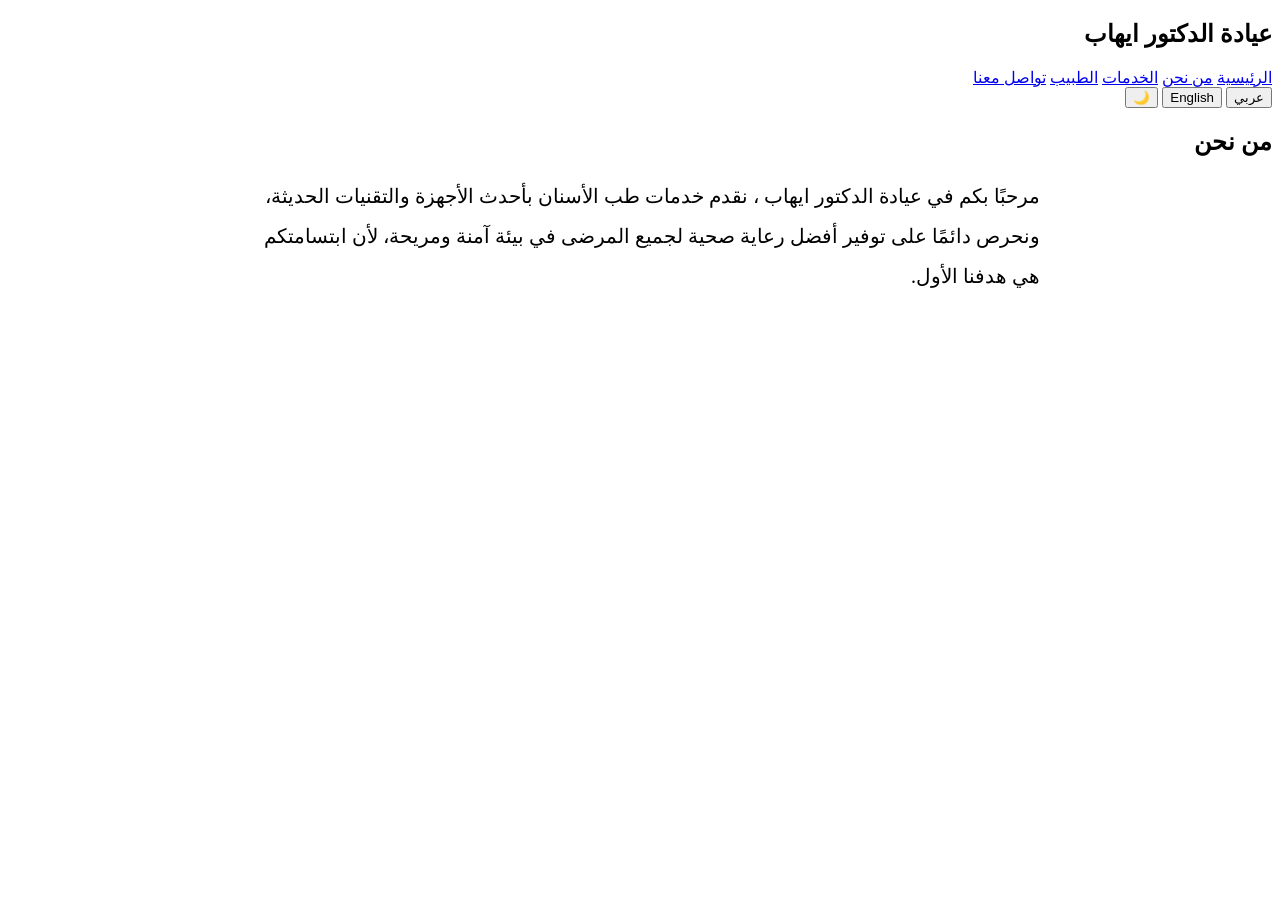
==== about.html @ 3eccae26 "Add files via upload" ====
<!DOCTYPE html>
<html lang="ar" dir="rtl">

<head>

    <meta charset="UTF-8">
    <meta name="viewport" content="width=device-width, initial-scale=1.0">

    <title>من نحن</title>

    <link rel="stylesheet" href="css/style.css">

</head>


<body>


<header>


    <h2 id="clinicName">
        عيادة الدكتور ايهاب 
    </h2>



    <nav>

        <a href="index.html" id="homeLink">الرئيسية</a>

        <a href="about.html" id="aboutLink">من نحن</a>

        <a href="services.html" id="servicesLink">الخدمات</a>

        <a href="doctor.html" id="doctorLink">الطبيب</a>

        <a href="contact.html" id="contactLink">تواصل معنا</a>

    </nav>



    <div class="language">

        <button onclick="changeLanguage('ar')">
            عربي
        </button>


        <button onclick="changeLanguage('en')">
            English
        </button>


        <button id="themeBtn" onclick="toggleTheme()">
            🌙
        </button>

    </div>


</header>





<section class="services-section">


    <h2 id="aboutTitle">
        من نحن
    </h2>



    <p id="aboutDescription"
       style="max-width:800px; margin:auto; font-size:20px; line-height:2;">


        مرحبًا بكم في عيادة الدكتور ايهاب ، نقدم خدمات طب الأسنان بأحدث الأجهزة
        والتقنيات الحديثة، ونحرص دائمًا على توفير أفضل رعاية صحية لجميع
        المرضى في بيئة آمنة ومريحة، لأن ابتسامتكم هي هدفنا الأول.


    </p>



</section>




<script src="js/script.js"></script>


</body>
</html>
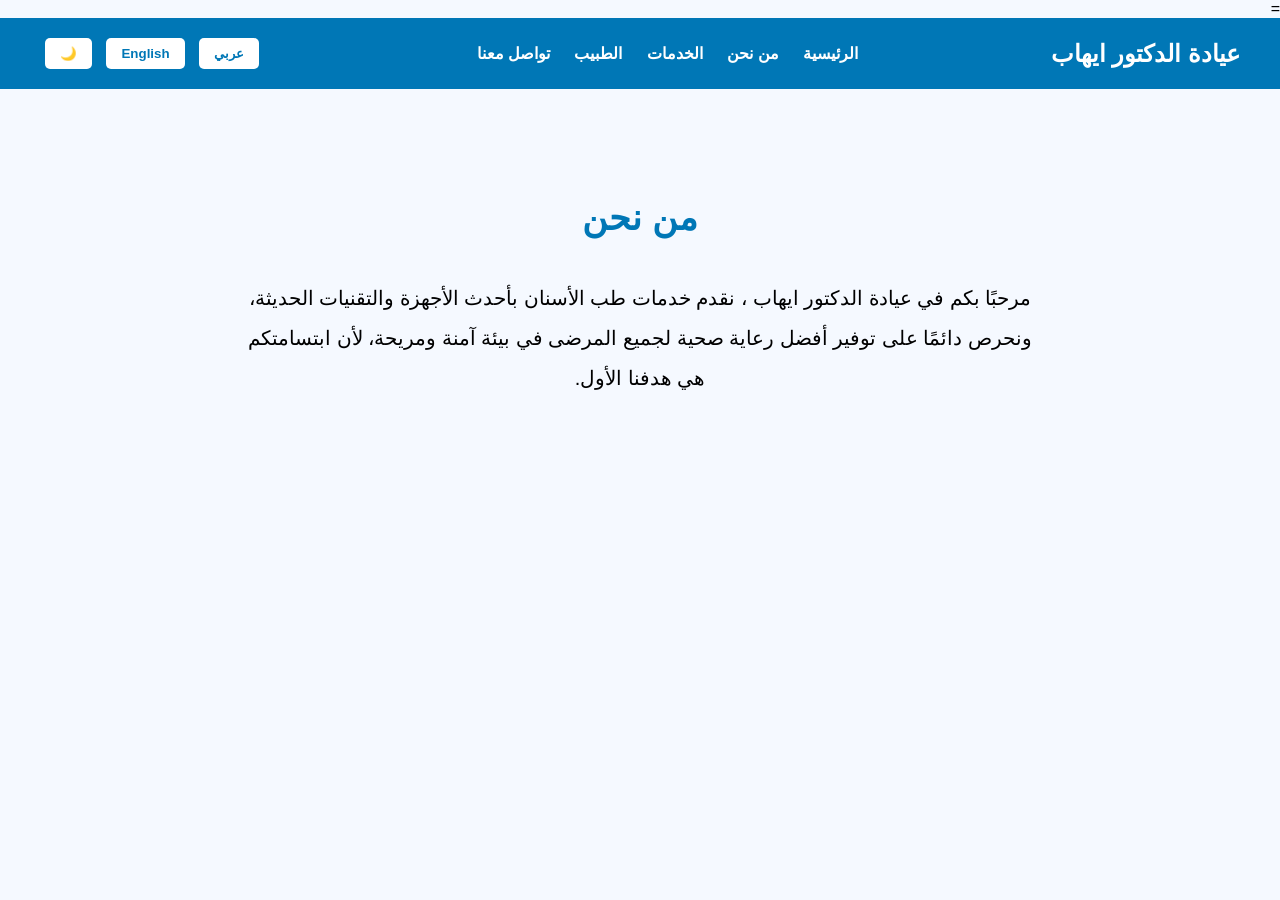
==== commit f9925945: "Update about.html" ====
--- a/about.html
+++ b/about.html
@@ -8,7 +8,7 @@
 
     <title>من نحن</title>
 
-    <link rel="stylesheet" href="css/style.css">
+   =<link rel="stylesheet" href="style.css">
 
 </head>
 
@@ -97,4 +97,4 @@
 
 
 </body>
-</html>+</html>
--- a/style.css
+++ b/style.css
@@ -0,0 +1,327 @@
+body{
+    background-color:#f5f9ff;
+    font-family:Arial, sans-serif;
+    margin:0;
+    padding:0;
+}
+
+/* Header */
+
+header{
+    background:#0077b6;
+    color:white;
+    display:flex;
+    justify-content:space-between;
+    align-items:center;
+    padding:15px 40px;
+}
+
+header h2{
+    margin:0;
+}
+
+nav a{
+    color:white;
+    text-decoration:none;
+    margin-left:20px;
+    font-weight:bold;
+    transition:.3s;
+}
+
+nav a:hover{
+    color:#ffd60a;
+}
+
+/* Hero */
+
+.hero{
+    background:
+        linear-gradient(rgba(0,119,182,.55), rgba(0,119,182,.55)),
+        url("../images/hero.jpg");
+
+    background-size:cover;
+    background-position:center;
+    background-repeat:no-repeat;
+
+    min-height:85vh;
+
+    display:flex;
+    flex-direction:column;
+    justify-content:center;
+    align-items:center;
+
+    text-align:center;
+    padding:140px 20px;
+}
+
+.hero h1{
+    font-size:50px;
+    color:white;
+    margin-bottom:20px;
+    animation:fadeDown 1s ease;
+}
+
+.hero p{
+    font-size:22px;
+    color:white;
+    margin-bottom:30px;
+    animation:fadeUp 1.2s ease;
+}
+
+/* Button */
+
+.btn{
+    background:#0077b6;
+    color:white;
+    text-decoration:none;
+    padding:15px 35px;
+    border-radius:8px;
+    font-size:18px;
+    font-weight:bold;
+    transition:.3s;
+}
+
+.btn:hover{
+    background:#023e8a;
+    transform:scale(1.05);
+}
+
+/* Language Buttons */
+
+.language button{
+    background:white;
+    color:#0077b6;
+    border:none;
+    padding:8px 15px;
+    margin:5px;
+    border-radius:5px;
+    cursor:pointer;
+    font-weight:bold;
+    transition:.3s;
+}
+
+.language button:hover{
+    background:#caf0f8;
+}
+
+/* Services */
+
+.services-section{
+    padding:80px 10%;
+    text-align:center;
+}
+
+.services-section h2{
+    font-size:35px;
+    margin-bottom:40px;
+    color:#0077b6;
+}
+
+.cards{
+    display:flex;
+    justify-content:center;
+    gap:25px;
+    flex-wrap:wrap;
+}
+
+.card{
+    width:250px;
+    background:white;
+    padding:25px;
+    border-radius:15px;
+    box-shadow:0 5px 15px rgba(0,0,0,.15);
+    transition:.3s;
+}
+
+.card:hover{
+    transform:translateY(-10px);
+}
+
+/* Booking */
+
+.booking-section{
+    padding:80px 10%;
+    text-align:center;
+    background:#f5f9ff;
+}
+
+.booking-section h2{
+    font-size:35px;
+    color:#0077b6;
+    margin-bottom:40px;
+}
+
+.booking-form{
+    background:white;
+    max-width:500px;
+    margin:auto;
+    padding:35px;
+    border-radius:15px;
+    box-shadow:0 5px 15px rgba(0,0,0,.15);
+}
+
+.booking-form input{
+    width:90%;
+    padding:15px;
+    margin:10px;
+    border:1px solid #ccc;
+    border-radius:8px;
+    font-size:16px;
+}
+
+.booking-form button{
+    background:#0077b6;
+    color:white;
+    border:none;
+    padding:15px 40px;
+    border-radius:8px;
+    font-size:18px;
+    cursor:pointer;
+    transition:.3s;
+}
+
+.booking-form button:hover{
+    background:#023e8a;
+    transform:scale(1.05);
+}
+
+/* Dark Mode */
+
+.dark{
+    background:#1a1a1a;
+    color:white;
+}
+
+.dark header{
+    background:#222;
+}
+
+.dark .hero{
+    background:
+        linear-gradient(rgba(0,0,0,.65), rgba(0,0,0,.65)),
+        url("../images/hero.jpg");
+
+    background-size:cover;
+    background-position:center;
+    background-repeat:no-repeat;
+}
+
+.dark .hero h1,
+.dark .hero p{
+    color:white;
+}
+
+.dark .services-section{
+    background:#1a1a1a;
+}
+
+.dark .card{
+    background:#333;
+    color:white;
+}
+
+.dark .booking-section{
+    background:#1a1a1a;
+}
+
+.dark .booking-form{
+    background:#333;
+}
+
+.dark .booking-form input{
+    background:#444;
+    color:white;
+    border:none;
+}
+
+.dark .btn{
+    background:#0077ff;
+}
+
+/* Animations */
+
+@keyframes fadeDown{
+    from{
+        opacity:0;
+        transform:translateY(-50px);
+    }
+    to{
+        opacity:1;
+        transform:translateY(0);
+    }
+}
+
+@keyframes fadeUp{
+    from{
+        opacity:0;
+        transform:translateY(50px);
+    }
+    to{
+        opacity:1;
+        transform:translateY(0);
+    }
+}
+
+@keyframes zoomIn{
+    from{
+        opacity:0;
+        transform:scale(.5);
+    }
+    to{
+        opacity:1;
+        transform:scale(1);
+    }
+}
+.doctor-container {
+    display: flex;
+    align-items: center;
+    justify-content: center;
+    gap: 40px;
+    padding: 50px;
+}
+
+.doctor-image {
+    width: 180px;
+    height: 180px;
+    border-radius: 50%;
+}
+
+.doctor-info {
+    max-width: 600px;
+    text-align: right;
+}
+
+.doctor-info p {
+    font-size: 18px;
+    line-height: 2;
+}
+/* Contact */
+
+.contact-section{
+    padding:80px 10%;
+    text-align:center;
+}
+
+.contact-section h2{
+    font-size:35px;
+    color:#0077b6;
+    margin-bottom:30px;
+}
+
+.contact-section p{
+    font-size:20px;
+    line-height:2;
+}
+
+.contact-info{
+    background:white;
+    max-width:500px;
+    margin:30px auto;
+    padding:30px;
+    border-radius:15px;
+    box-shadow:0 5px 15px rgba(0,0,0,.15);
+}
+
+.contact-info p{
+    margin:15px;
+}
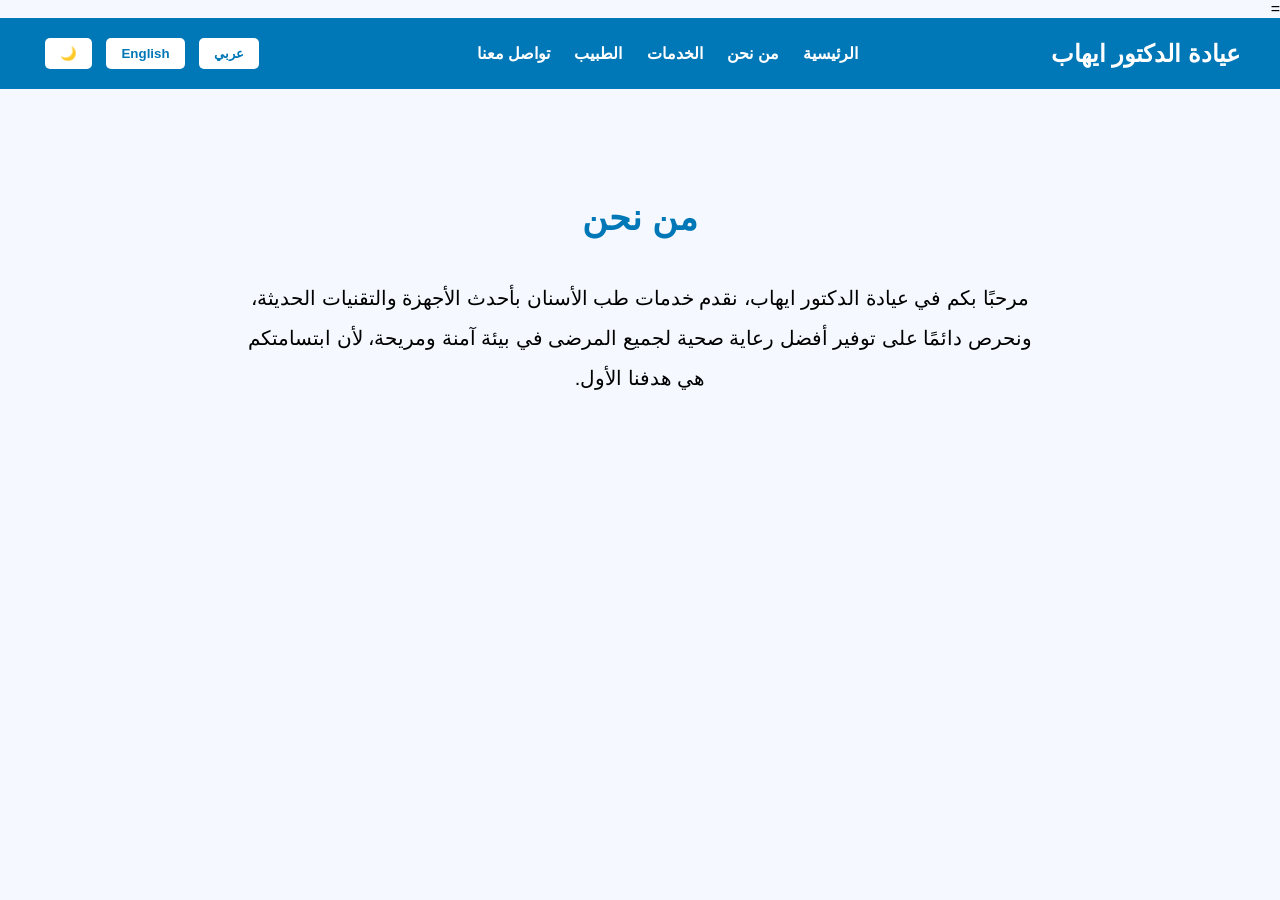
==== commit cbce0720: "Update about.html" ====
--- a/about.html
+++ b/about.html
@@ -93,7 +93,7 @@
 
 
 
-<script src="js/script.js"></script>
+<script src="script.js"></script>
 
 
 </body>
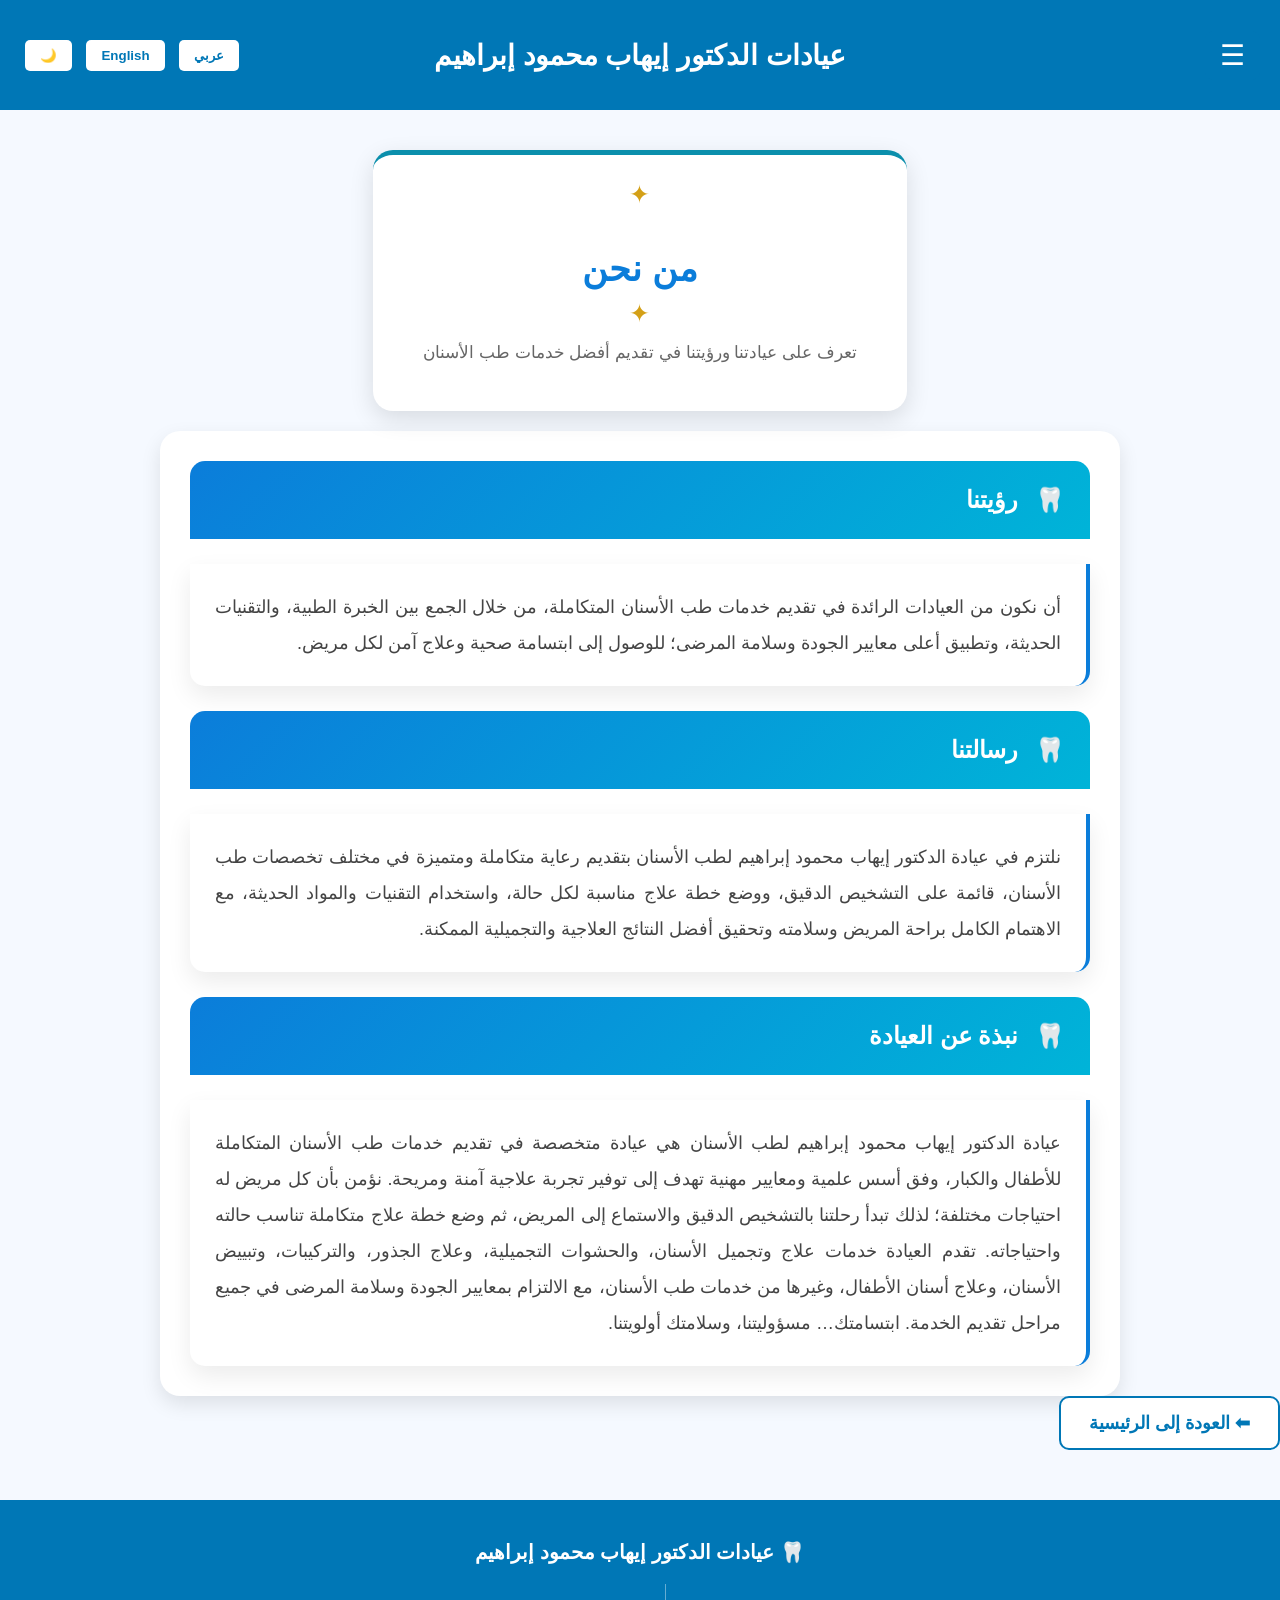
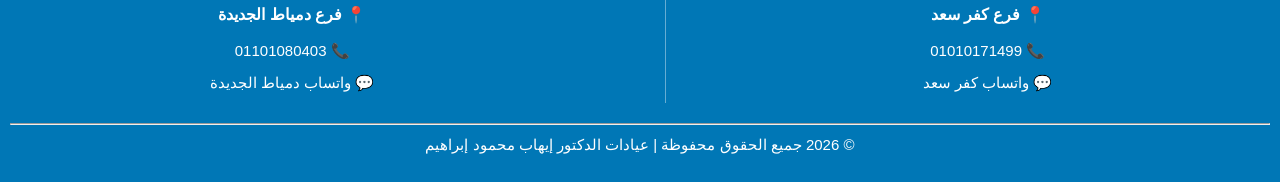
==== commit 7e76ffa2: "Add files via upload" ====
--- a/about.html
+++ b/about.html
@@ -8,7 +8,7 @@
 
     <title>من نحن</title>
 
-   =<link rel="stylesheet" href="style.css">
+    <link rel="stylesheet" href="css/style.css">
 
 </head>
 
@@ -19,25 +19,27 @@
 <header>
 
 
-    <h2 id="clinicName">
-        عيادة الدكتور ايهاب 
-    </h2>
+    <h2 id="clinicName" class="clinic-title">
+    عيادات الدكتور إيهاب محمود إبراهيم
+</h2>
 
 
+    <div class="menu">
 
-    <nav>
+<button class="menu-btn" onclick="toggleMenu()">☰</button>
 
-        <a href="index.html" id="homeLink">الرئيسية</a>
+<div class="menu-content" id="menuContent">
 
-        <a href="about.html" id="aboutLink">من نحن</a>
+    <a href="index.html" id="homeLink">الرئيسية</a>
+    <a href="about.html" id="aboutLink">من نحن</a>
+    <a href="services.html" id="servicesLink">الخدمات</a>
+    <a href="doctor.html" id="doctorLink">الطبيب</a>
+    <a href="contact.html" id="contactLink">تواصل معنا</a>
+    <a href="booking.html" id="bookingBtn">احجز موعد</a>
 
-        <a href="services.html" id="servicesLink">الخدمات</a>
+</div>
 
-        <a href="doctor.html" id="doctorLink">الطبيب</a>
-
-        <a href="contact.html" id="contactLink">تواصل معنا</a>
-
-    </nav>
+</div>
 
 
 
@@ -66,35 +68,114 @@
 
 
 
-<section class="services-section">
+<section class="about-header">
 
-
-    <h2 id="aboutTitle">
-        من نحن
-    </h2>
-
-
-
-    <p id="aboutDescription"
-       style="max-width:800px; margin:auto; font-size:20px; line-height:2;">
-
-
-        مرحبًا بكم في عيادة الدكتور ايهاب ، نقدم خدمات طب الأسنان بأحدث الأجهزة
-        والتقنيات الحديثة، ونحرص دائمًا على توفير أفضل رعاية صحية لجميع
-        المرضى في بيئة آمنة ومريحة، لأن ابتسامتكم هي هدفنا الأول.
-
-
-    </p>
-
-
+    <div class="about-title-box">
+        <span>✦</span>
+        <h2 id="aboutTitle">من نحن</h2>
+        <span>✦</span>
+        <p>تعرف على عيادتنا ورؤيتنا في تقديم أفضل خدمات طب الأسنان</p>
+    </div>
 
 </section>
 
 
+<div class="about-box">
+
+<h3 id="visionTitle">رؤيتنا</h3>
+
+<p id="visionText"></p>
 
 
-<script src="script.js"></script>
+<h3 id="missionTitle">رسالتنا</h3>
+
+<p id="missionText"></p>
 
 
+<h3 id="aboutClinicTitle">نبذة عن العيادة</h3>
+
+<p id="aboutClinicText"></p>
+
+
+</div>
+
+</section>
+<a href="index.html" class="back-btn">
+    ⬅ العودة إلى الرئيسية
+</a>
+
+
+
+<footer class="footer">
+
+    <h3>🦷 عيادات الدكتور إيهاب محمود إبراهيم</h3>
+
+    <div class="footer-branches">
+
+        <div class="footer-branch">
+
+            <h4>
+    <a href="kafr-saad.html">
+        📍 فرع كفر سعد
+    </a>
+</h4>
+
+            <p>
+                📞 
+                <a href="tel:01010171499">
+                    01010171499
+                </a>
+            </p>
+
+            <p>
+                💬 
+                <a href="https://wa.me/201010171499" target="_blank">
+                    واتساب كفر سعد
+                </a>
+            </p>
+
+        </div>
+
+
+        <div class="footer-branch">
+
+           <h4>
+    <a href="new-damietta.html">
+        📍 فرع دمياط الجديدة
+    </a>
+</h4>
+
+            <p>
+                📞 
+                <a href="tel:01101080403">
+                    01101080403
+                </a>
+            </p>
+
+            <p>
+                💬 
+                <a href="https://wa.me/201101080403" target="_blank">
+                    واتساب دمياط الجديدة
+                </a>
+            </p>
+
+        </div>
+
+    </div>
+
+    <hr>
+
+    <p>
+        © 2026 جميع الحقوق محفوظة | عيادات الدكتور إيهاب محمود إبراهيم
+    </p>
+
+</footer>
+
+
+<script src="js/script.js"></script>
+
+<button id="scrollTopBtn" onclick="scrollToTop()">
+⬆
+</button>
 </body>
-</html>
+</html>
--- a/css/style.css
+++ b/css/style.css
@@ -0,0 +1,1166 @@
+body{
+    background-color:#f5f9ff;
+    font-family:Arial, sans-serif;
+    margin:0;
+    padding:0;
+}
+
+
+/* Header */
+
+header{
+    display:flex;
+    align-items:center;
+    justify-content:space-between;
+    padding:15px 20px;
+    background:#0077b6;
+    position:relative;
+    min-height:80px;
+    overflow:visible;
+}
+
+header h2{
+    margin:0;
+}
+
+nav a{
+    color:white;
+    text-decoration:none;
+    margin-left:20px;
+    font-weight:bold;
+    transition:.3s;
+}
+
+nav a:hover{
+    color:#ffd60a;
+}
+
+/* Hero */
+
+.hero{
+    background:
+        linear-gradient(rgba(0,119,182,.55), rgba(0,119,182,.55)),
+        url("../images/hero.jpg");
+
+    background-size:cover;
+    background-position:center;
+    background-repeat:no-repeat;
+
+    min-height:85vh;
+
+    display:flex;
+    flex-direction:column;
+    justify-content:center;
+    align-items:center;
+
+    text-align:center;
+    padding:140px 20px;
+}
+
+.hero h1{
+    font-size:50px;
+    color:white;
+    margin-bottom:20px;
+    animation:fadeDown 1s ease;
+}
+
+.hero p{
+    font-size:22px;
+    color:white;
+    margin-bottom:30px;
+    animation:fadeUp 1.2s ease;
+}
+
+/* Button */
+
+.btn{
+    background:#0077b6;
+    color:white;
+    text-decoration:none;
+    padding:15px 35px;
+    border-radius:8px;
+    font-size:18px;
+    font-weight:bold;
+    transition:.3s;
+}
+
+.btn:hover{
+    background:#023e8a;
+    transform:scale(1.05);
+}
+
+/* Language Buttons */
+
+.language button{
+    background:white;
+    color:#0077b6;
+    border:none;
+    padding:8px 15px;
+    margin:5px;
+    border-radius:5px;
+    cursor:pointer;
+    font-weight:bold;
+    transition:.3s;
+}
+
+.language button:hover{
+    background:#caf0f8;
+}
+
+/* Services */
+
+.services-section{
+    padding:80px 10%;
+    text-align:center;
+}
+
+.services-section h2{
+    font-size:35px;
+    margin-bottom:40px;
+    color:#0077b6;
+}
+
+.cards{
+    display:grid;
+    grid-template-columns:repeat(3,1fr);
+    gap:30px;
+    padding:20px;
+}
+
+.card{
+    background:white;
+    padding:30px;
+    border-radius:20px;
+    box-shadow:0 8px 20px rgba(0,0,0,.12);
+    transition:.3s;
+    min-height:220px;
+}
+
+.card h3{
+    color:#0077b6;
+    font-size:23px;
+    margin-bottom:20px;
+}
+
+.card p{
+    font-size:17px;
+    line-height:2;
+    color:#555;
+}
+
+.card:hover{
+    transform:translateY(-10px);
+}
+
+/* Booking */
+
+.booking-section{
+    padding:80px 10%;
+    text-align:center;
+    background:#f5f9ff;
+}
+
+.booking-section h2{
+    font-size:35px;
+    color:#0077b6;
+    margin-bottom:40px;
+}
+
+.booking-form{
+    background:white;
+    max-width:500px;
+    margin:auto;
+    padding:35px;
+    border-radius:15px;
+    box-shadow:0 5px 15px rgba(0,0,0,.15);
+}
+
+.booking-form input{
+    width:90%;
+    padding:15px;
+    margin:10px;
+    border:1px solid #ccc;
+    border-radius:8px;
+    font-size:16px;
+}
+
+.booking-form button{
+    background:#0077b6;
+    color:white;
+    border:none;
+    padding:15px 40px;
+    border-radius:8px;
+    font-size:18px;
+    cursor:pointer;
+    transition:.3s;
+}
+
+.booking-form button:hover{
+    background:#023e8a;
+    transform:scale(1.05);
+}
+
+/* Dark Mode */
+
+.dark{
+    background:#1a1a1a;
+    color:white;
+}
+
+.dark header{
+    background:#222;
+}
+
+.dark .hero{
+    background:
+        linear-gradient(rgba(0,0,0,.65), rgba(0,0,0,.65)),
+        url("../images/hero.jpg");
+
+    background-size:cover;
+    background-position:center;
+    background-repeat:no-repeat;
+}
+
+.dark .hero h1,
+.dark .hero p{
+    color:white;
+}
+
+.dark .services-section{
+    background:#1a1a1a;
+}
+
+.dark .card{
+    background:#333;
+    color:white;
+}
+
+.dark .booking-section{
+    background:#1a1a1a;
+}
+
+.dark .booking-form{
+    background:#333;
+}
+
+.dark .booking-form input{
+    background:#444;
+    color:white;
+    border:none;
+}
+
+.dark .btn{
+    background:#0077ff;
+}
+
+/* Animations */
+
+@keyframes fadeDown{
+    from{
+        opacity:0;
+        transform:translateY(-50px);
+    }
+    to{
+        opacity:1;
+        transform:translateY(0);
+    }
+}
+
+@keyframes fadeUp{
+    from{
+        opacity:0;
+        transform:translateY(50px);
+    }
+    to{
+        opacity:1;
+        transform:translateY(0);
+    }
+}
+
+@keyframes zoomIn{
+    from{
+        opacity:0;
+        transform:scale(.5);
+    }
+    to{
+        opacity:1;
+        transform:scale(1);
+    }
+}
+.doctor-container {
+    display: flex;
+    align-items: center;
+    justify-content: center;
+    gap: 40px;
+    padding: 50px;
+}
+
+.doctor-image {
+    width: 180px;
+    height: 180px;
+    border-radius: 50%;
+}
+
+.doctor-info {
+    max-width: 600px;
+    text-align: right;
+}
+
+.doctor-info p {
+    font-size: 18px;
+    line-height: 2;
+}
+/* Contact */
+
+.contact-section{
+    padding:80px 10%;
+    text-align:center;
+}
+
+.contact-section h2{
+    font-size:35px;
+    color:#0077b6;
+    margin-bottom:30px;
+}
+
+.contact-section p{
+    font-size:20px;
+    line-height:2;
+}
+
+.contact-info{
+    background:white;
+    max-width:500px;
+    margin:30px auto;
+    padding:30px;
+    border-radius:15px;
+    box-shadow:0 5px 15px rgba(0,0,0,.15);
+}
+
+.contact-info p{
+    margin:15px;
+}
+.clinic-title{
+    position:absolute;
+    left:50%;
+    transform:translateX(-50%);
+    margin:0;
+    color:white;
+    font-size:28px;
+    font-weight:bold;
+    white-space:nowrap;
+    z-index:1;
+}
+/* القائمة المنسدلة */
+
+.menu{
+    position: relative;
+}
+
+.menu-btn{
+    background:#0077b6;
+    color:white;
+    border:none;
+    font-size:28px;
+    cursor:pointer;
+    padding:8px 15px;
+    border-radius:8px;
+}
+
+.menu-content{
+    display:none;
+    position:absolute;
+    top:50px;
+    right:0;
+    background:white;
+    min-width:260px;
+    width:max-content;
+    border-radius:10px;
+    box-shadow:0 8px 20px rgba(0,0,0,.2);
+    overflow:hidden;
+    z-index:999;
+}
+.menu-content a{
+    display:block;
+    padding:15px 20px;
+    color:#0077b6;
+    text-decoration:none;
+    font-weight:bold;
+    white-space:nowrap;
+    transition:.3s;
+}
+
+.menu-content a:hover{
+    background:#caf0f8;
+}
+
+.menu-content.show{
+    display:block;
+}
+
+.dark .menu-content{
+    background:#333;
+}
+
+.dark .menu-content a{
+    color:white;
+}
+
+.dark .menu-content a:hover{
+    background:#444;
+}
+#menuBookingBtn{
+    background:#0077b6;
+    color:white;
+    text-decoration:none;
+    padding:15px 20px;
+    border-radius:8px;
+    display:block;
+    margin:10px;
+    text-align:center;
+}
+
+#menuBookingBtn:hover{
+    background:#023e8a;
+}
+@media(max-width:900px){
+
+    .cards{
+        grid-template-columns:repeat(2,1fr);
+    }
+
+}
+
+
+@media(max-width:600px){
+
+    .cards{
+        grid-template-columns:1fr;
+    }
+
+}
+
+
+/* Clinics Cards */
+.clinic-cards{
+    display:flex;
+    justify-content:center;
+    align-items:center;
+    gap:40px;
+   flex-wrap:wrap;
+}
+
+.clinic-card{
+    width:350px;
+    height:220px;
+    border-radius:20px;
+    overflow:hidden;
+    cursor:pointer;
+    display:flex;
+    flex-direction:column;
+    justify-content:center;
+    align-items:center;
+    text-align:center;
+    color:white;
+    background-size:cover;
+    background-position:center;
+    box-shadow:0 8px 20px rgba(0,0,0,.25);
+    transition:.3s;
+}
+
+.clinic-card h3{
+    font-size:30px;
+    margin-bottom:15px;
+}
+
+.clinic-card p{
+    font-size:20px;
+}
+
+.clinic-card:hover{
+    transform:scale(1.05);
+}
+
+.kafr{
+    background-image:linear-gradient(rgba(0,0,0,.4),rgba(0,0,0,.4)),
+    url("../images/kafr.jpg");
+}
+
+.new-damietta{
+    background-image:linear-gradient(rgba(0,0,0,.4),rgba(0,0,0,.4)),
+    url("../images/new-damietta.jpg");
+}
+@media(max-width:600px){
+
+    .clinic-cards{
+        flex-direction:column;
+    }
+
+}
+.kafr-page{
+    min-height:100vh;
+    background:
+    linear-gradient(rgba(0,0,0,.5),rgba(0,0,0,.5)),
+    url("../images/kafr.jpg");
+
+    background-size:cover;
+    background-position:center;
+
+    display:flex;
+    flex-direction:column;
+    justify-content:center;
+    align-items:center;
+
+    color:white;
+    text-align:center;
+    padding:40px;
+}
+
+.kafr-page .contact-info{
+    background:rgba(255,255,255,.85);
+    color:#333;
+    padding:40px;
+    border-radius:20px;
+    max-width:600px;
+    backdrop-filter:blur(5px);
+}
+
+.kafr-page h2{
+    color:white;
+    font-size:40px;
+    margin-bottom:30px;
+}
+.kafr-page.contact-section{
+    padding:0;
+}
+.kafr-page.contact-section h2{
+    color:white;
+    font-size:45px;
+    margin-bottom:30px;
+    text-align:center;
+    width:100%;
+}
+
+
+.kafr-page h2{
+    width:100%;
+    text-align:center;
+    position:relative;
+    left:auto;
+    transform:none;
+}
+.location-btn{
+    display:block;
+    margin-top:20px;
+    background:#00b4d8;
+    color:white;
+    text-decoration:none;
+    padding:12px 25px;
+    border-radius:10px;
+    font-weight:bold;
+    transition:.3s;
+}
+
+.location-btn:hover{
+    background:#0077b6;
+    transform:scale(1.05);
+}
+.phone-link{
+    color:#0077b6;
+    text-decoration:none;
+    font-weight:bold;
+}
+
+.phone-link:hover{
+    color:#023e8a;
+}
+
+
+.whatsapp-btn{
+    display:inline-block;
+    margin-top:15px;
+    background:#25D366;
+    color:white;
+    text-decoration:none;
+    padding:12px 25px;
+    border-radius:10px;
+    font-weight:bold;
+    transition:.3s;
+}
+
+.whatsapp-btn:hover{
+    transform:scale(1.05);
+    background:#128C7E;
+}
+/* زر واتساب العائم */
+
+.floating-whatsapp{
+    position:fixed;
+    bottom:25px;
+    right:25px;
+    width:65px;
+    height:65px;
+    background:#25D366;
+    color:white;
+    border-radius:50%;
+    display:flex;
+    justify-content:center;
+    align-items:center;
+    font-size:32px;
+    text-decoration:none;
+    box-shadow:0 6px 15px rgba(0,0,0,.3);
+    transition:.3s;
+    z-index:9999;
+}
+
+.floating-whatsapp:hover{
+    transform:scale(1.1);
+    background:#128C7E;
+}
+.back-btn{
+    display:inline-block;
+    background:#ffffff;
+    color:#0077b6;
+    text-decoration:none;
+    padding:14px 28px;
+    border-radius:10px;
+    font-size:18px;
+    font-weight:bold;
+    border:2px solid #0077b6;
+    transition:.3s;
+}
+
+.back-btn:hover{
+    background:#0077b6;
+    color:white;
+    transform:scale(1.05);
+}
+/* Footer */
+
+/* ===== Footer ===== */
+
+.footer{
+    background:#0077b6;
+    color:white;
+    text-align:center;
+    padding:20px 10px;
+    margin-top:50px;
+}
+
+.footer h3{
+    font-size:20px;
+    margin-bottom:8px;
+}
+
+.footer p{
+    font-size:15px;
+    margin:5px 0;
+    line-height:1.6;
+}
+#scrollTopBtn{
+    position:fixed;
+    bottom:20px;
+    left:20px;
+    width:50px;
+    height:50px;
+    border:none;
+    border-radius:50%;
+    background:#0077b6;
+    color:white;
+    font-size:22px;
+    cursor:pointer;
+    display:none;
+    box-shadow:0 4px 10px rgba(0,0,0,.3);
+    transition:.3s;
+    z-index:1000;
+}
+
+#scrollTopBtn:hover{
+    background:#023e8a;
+    transform:scale(1.1);
+}
+.new-damietta-page{
+    min-height:100vh;
+    background:
+    linear-gradient(rgba(0,0,0,.5),rgba(0,0,0,.5)),
+    url("../images/new-damietta.jpg");
+
+    background-size:cover;
+    background-position:center;
+
+    display:flex;
+    flex-direction:column;
+    justify-content:center;
+    align-items:center;
+
+    color:white;
+    text-align:center;
+    padding:40px;
+}
+
+.new-damietta-page .contact-info{
+    background:rgba(255,255,255,.85);
+    color:#333;
+    padding:40px;
+    border-radius:20px;
+    max-width:600px;
+    backdrop-filter:blur(5px);
+}
+
+.new-damietta-page h2{
+    color:white;
+    font-size:45px;
+    margin-bottom:30px;
+}
+
+.floating-phone{
+    position:fixed;
+    bottom:20px;
+    right:90px;   /* يخليه جنب زر الواتساب */
+    width:60px;
+    height:60px;
+    background:#0077b6;
+    color:white;
+    border-radius:50%;
+    display:flex;
+    justify-content:center;
+    align-items:center;
+    text-decoration:none;
+    font-size:28px;
+    box-shadow:0 5px 15px rgba(0,0,0,.3);
+    transition:.3s;
+    z-index:999;
+}
+
+.floating-phone:hover{
+    transform:scale(1.1);
+    background:#023e8a;
+}
+
+.footer-branches{
+    display: flex;
+    justify-content: center;
+    align-items: flex-start;
+    gap: 50px;
+    margin: 20px 0;
+}
+
+.footer-branch{
+    flex: 1;
+    text-align: center;
+}
+
+.footer-branch:first-child{
+    border-left: 1px solid rgba(255,255,255,0.4);
+    padding-left: 40px;
+}
+
+.footer-branch:last-child{
+    padding-right: 40px;
+}
+
+.footer-branch h4{
+    margin-bottom: 15px;
+}
+
+.footer-branch p{
+    margin: 8px 0;
+}
+.footer a,
+.footer a:link,
+.footer a:visited,
+.footer a:hover,
+.footer a:active{
+    color: white !important;
+    text-decoration: none;
+}
+/* Social Icons */
+
+.social-icons{
+    display: flex;
+    justify-content: center;
+    gap: 20px;
+    margin: 25px 0 40px;
+}
+
+.social-icons a{
+    width: 60px;
+    height: 60px;
+    background: white;
+    color: #0077b6;
+    border-radius: 50%;
+    display: flex;
+    justify-content: center;
+    align-items: center;
+    text-decoration: none;
+    font-size: 28px;
+    box-shadow: 0 5px 15px rgba(0,0,0,.15);
+    transition: .3s;
+}
+
+.social-icons a:hover{
+    background: #0077b6;
+    color: white;
+    transform: scale(1.1);
+}
+.social-title{
+    text-align: center;
+    font-size: 30px;
+    color: #0077b6;
+    margin-top: 20px;
+    margin-bottom: 20px;
+}
+.contact-cards{
+    display: flex;
+    justify-content: center;
+    gap: 30px;
+    flex-wrap: wrap;
+    margin-top: 40px;
+}
+
+.contact-cards .contact-info{
+    width: 420px;
+    margin: 0;
+    max-width: none;
+}
+.contact-info h3{
+    color:#0077b6;
+    font-size:26px;
+    margin-bottom:20px;
+}
+
+.contact-info{
+    transition:0.3s;
+}
+
+.contact-info:hover{
+    transform:translateY(-8px);
+    box-shadow:0 10px 25px rgba(0,0,0,.18);
+}
+
+
+.branch-icons{
+    display: flex;
+    justify-content: center;
+    gap: 15px;
+    margin-top: 15px;
+}
+
+.branch-icons a{
+    width:45px;
+    height:45px;
+    display:flex;
+    justify-content:center;
+    align-items:center;
+    border-radius:50%;
+    background:#0077b6;
+    color:white;
+    text-decoration:none;
+    font-size:20px;
+    transition:.3s;
+}
+
+.branch-icons a:hover{
+    background:#023e8a;
+    transform:scale(1.1);
+}
+
+.whatsapp-menu{
+    position: relative;
+}
+
+.whatsapp-options{
+    display: none;
+    position: absolute;
+    top: 45px;
+    right: 0;
+    background: white;
+    padding: 10px;
+    border-radius: 10px;
+    box-shadow: 0 3px 10px #999;
+   width: 200px;
+   box-sizing: border-box;
+    z-index: 100;
+}
+
+
+
+.whatsapp-options.show{
+    opacity: 1;
+    visibility: visible;
+    transform: translateY(0);
+}
+.whatsapp-options a{
+    display: block;
+    padding: 10px;
+    margin-bottom: 8px;
+    text-decoration: none;
+    color: #333;
+    white-space: nowrap;
+}
+.whatsapp-options a:hover{
+    background: #f1f1f1;
+}
+
+.whatsapp-options.show{
+    display: block;
+}
+.booking-form label{
+    display:block;
+    text-align:right;
+    margin:15px 0 8px;
+    font-size:18px;
+    font-weight:bold;
+}
+
+.booking-form select{
+    width:90%;
+    padding:15px;
+    margin:10px;
+    border:1px solid #ccc;
+    border-radius:8px;
+    font-size:16px;
+    background:white;
+}
+#caseDescription {
+    width: 100%;
+    height: 120px;
+    padding: 12px;
+    border: 1px solid #ddd;
+    border-radius: 12px;
+    font-size: 16px;
+    font-family: Arial, sans-serif;
+    resize: vertical;
+    box-sizing: border-box;
+    background-color: #fff;
+    transition: 0.3s;
+}
+
+#caseDescription:focus {
+    border-color: #2aa7c9;
+    outline: none;
+    box-shadow: 0 0 8px rgba(42,167,201,0.25);
+}
+
+#caseDescription::placeholder {
+    color: #999;
+}
+/* About Page */
+
+.about-box {
+    max-width: 900px;
+    margin: 40px auto;
+    padding: 30px;
+}
+
+
+.about-box h3 {
+    color: #0b7dda;
+    font-size: 24px;
+    margin-top: 25px;
+    margin-bottom: 15px;
+}
+
+
+.about-box p {
+    background: white;
+    padding: 25px;
+    border-radius: 15px;
+    line-height: 2;
+    font-size: 17px;
+    box-shadow: 0 5px 15px rgba(0,0,0,0.08);
+    margin-bottom: 25px;
+    border-right: 5px solid #0b7dda;
+}
+
+
+body.dark .about-box p {
+    background: #1e1e1e;
+    color: white;
+}
+
+
+#aboutTitle {
+    text-align: center;
+    font-size: 35px;
+    margin-top: 40px;
+    color: #0b7dda;
+}
+/* About Page */
+
+.about-box {
+    background: white;
+    padding: 30px;
+    margin: 30px auto;
+    width: 85%;
+    border-radius: 20px;
+    box-shadow: 0 8px 20px rgba(0,0,0,0.1);
+    line-height: 2;
+}
+
+
+.about-box h3 {
+    color: #0b7dda;
+    margin-top: 25px;
+    font-size: 24px;
+}
+
+
+.about-box p {
+    font-size: 17px;
+    color: #444;
+    text-align: justify;
+}
+
+
+.services-section h2 {
+    text-align: center;
+    color: #0b7dda;
+    font-size: 32px;
+    margin-top: 40px;
+}
+.about-box h3::before {
+    content: "🦷";
+    margin-left: 10px;
+}
+
+
+.about-box p {
+    background: #f8fbff;
+    padding: 15px;
+    border-radius: 12px;
+    border-right: 4px solid #0b7dda;
+}
+/* تصميم صفحة من نحن بشكل احترافي */
+
+.services-section {
+    padding: 50px 20px;
+    background: #f4f9ff;
+}
+
+
+.services-section h2 {
+    color: #0b7dda;
+    font-size: 35px;
+    text-align: center;
+    margin-bottom: 40px;
+}
+
+
+.about-box {
+    width: 85%;
+    margin: auto;
+    display: grid;
+    gap: 25px;
+}
+
+
+.about-box h3 {
+    background: linear-gradient(135deg,#0b7dda,#00b4d8);
+    color: white;
+    padding: 15px 25px;
+    border-radius: 15px 15px 0 0;
+    margin: 0;
+    font-size: 24px;
+}
+
+
+.about-box p {
+    background: white;
+    padding: 25px;
+    margin: 0;
+    border-radius: 0 0 15px 15px;
+    box-shadow: 0 10px 25px rgba(0,0,0,0.08);
+    color: #444;
+    font-size: 18px;
+    line-height: 2;
+}
+
+
+.about-box h3::before {
+    content: "🦷 ";
+}
+
+
+.about-box > * {
+    transition: 0.3s;
+}
+
+
+.about-box h3:hover {
+    transform: translateY(-3px);
+}
+/* عنوان من نحن */
+
+.services-section h2 {
+    text-align: center;
+    font-size: 42px;
+    font-weight: 800;
+    color: #123c69;
+    margin-bottom: 50px;
+    position: relative;
+}
+
+
+.services-section h2 span {
+    background: linear-gradient(90deg,#0b7dda,#00b4d8);
+    -webkit-background-clip: text;
+    -webkit-text-fill-color: transparent;
+}
+
+.about-header{
+    text-align:center;
+    padding:40px 20px 20px;
+}
+
+.about-title-box{
+    display:inline-block;
+    background:white;
+    padding:25px 50px;
+    border-radius:20px;
+    box-shadow:0 8px 25px rgba(0,0,0,0.12);
+    border-top:5px solid #0b8fac;
+}
+
+.about-title-box h2{
+    color:#0b8fac;
+    font-size:38px;
+    margin:10px 0;
+}
+
+.about-title-box span{
+    color:#d4a017;
+    font-size:25px;
+}
+
+.about-title-box p{
+    color:#666;
+    font-size:17px;
+    margin-top:10px;
+}
+/* ضبط الموقع لكل الشاشات */
+
+html{
+    font-size:16px;
+}
+
+body{
+    overflow-x:hidden;
+}
+
+h1{
+    font-size:clamp(30px, 5vw, 50px);
+}
+
+h2{
+    font-size:clamp(24px, 4vw, 35px);
+}
+
+h3{
+    font-size:clamp(18px, 3vw, 25px);
+}
+
+p{
+    font-size:clamp(15px, 2vw, 18px);
+    line-height:1.8;
+}
